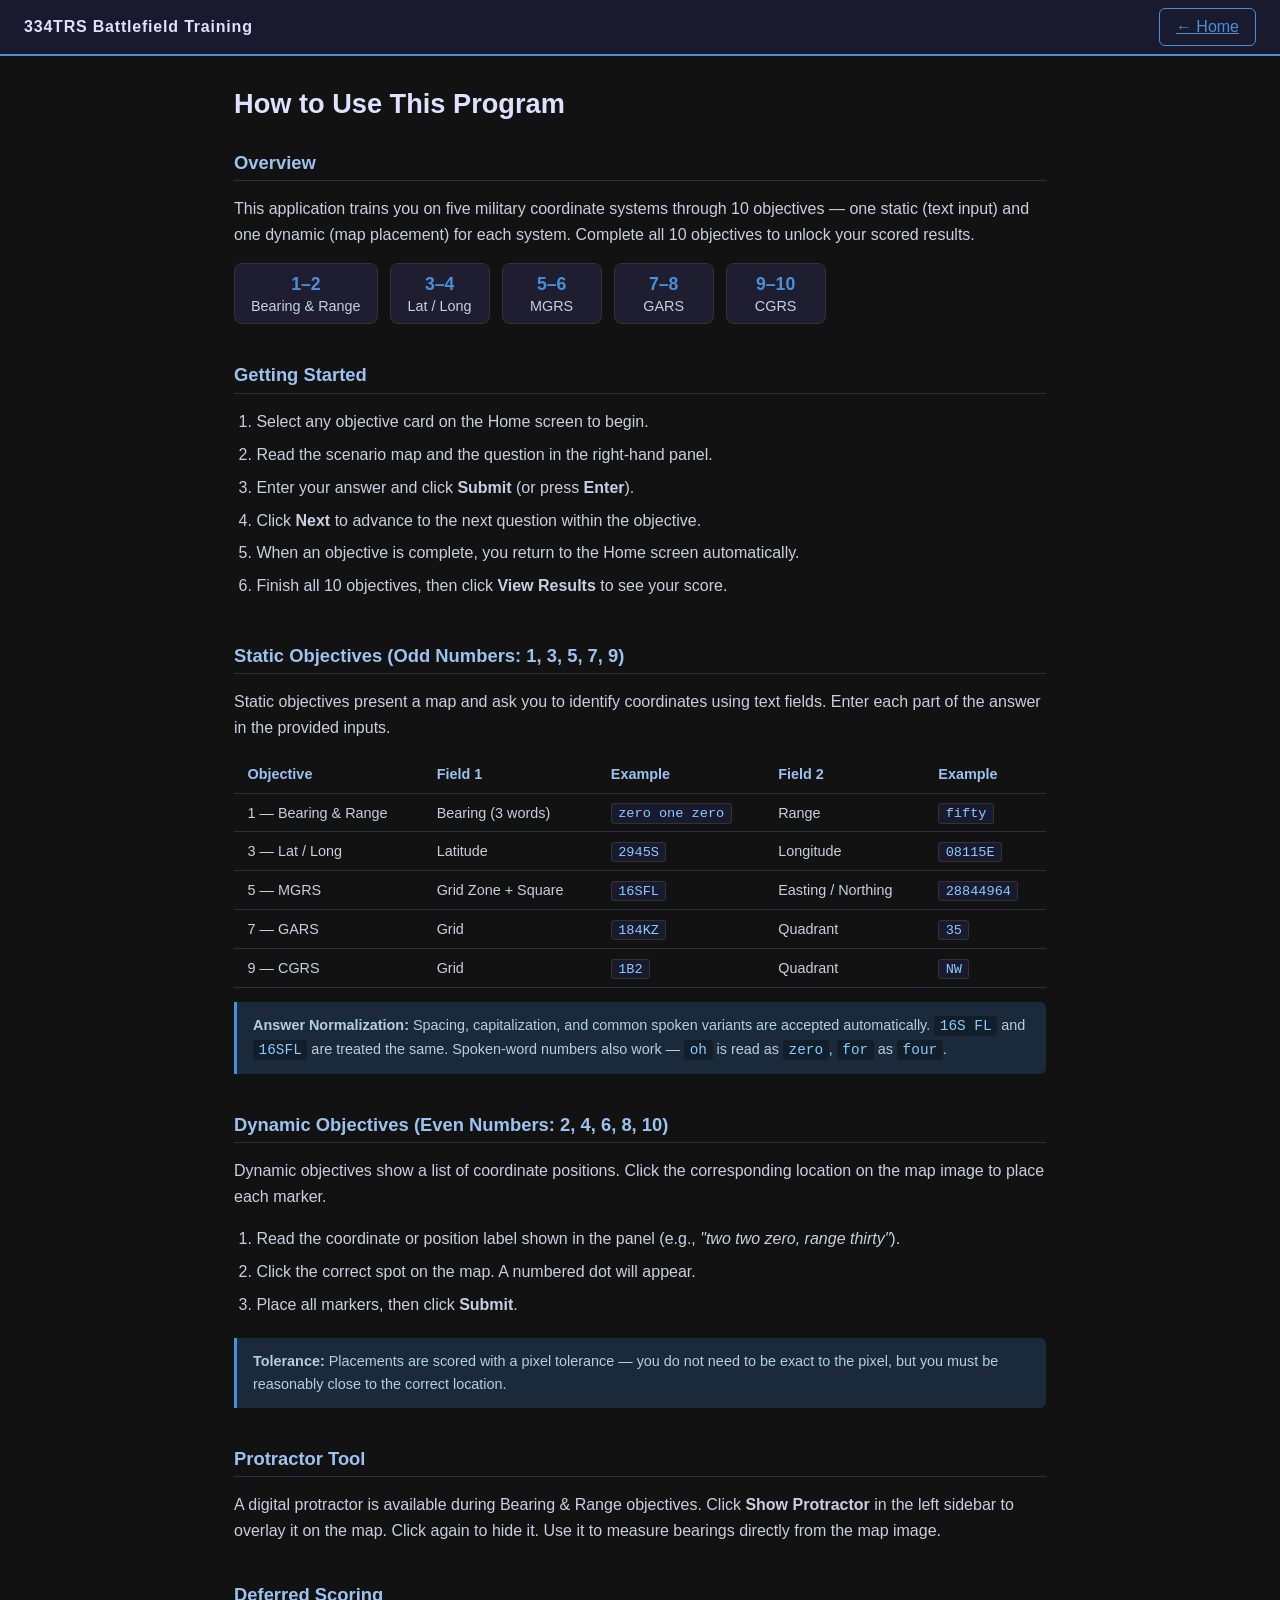
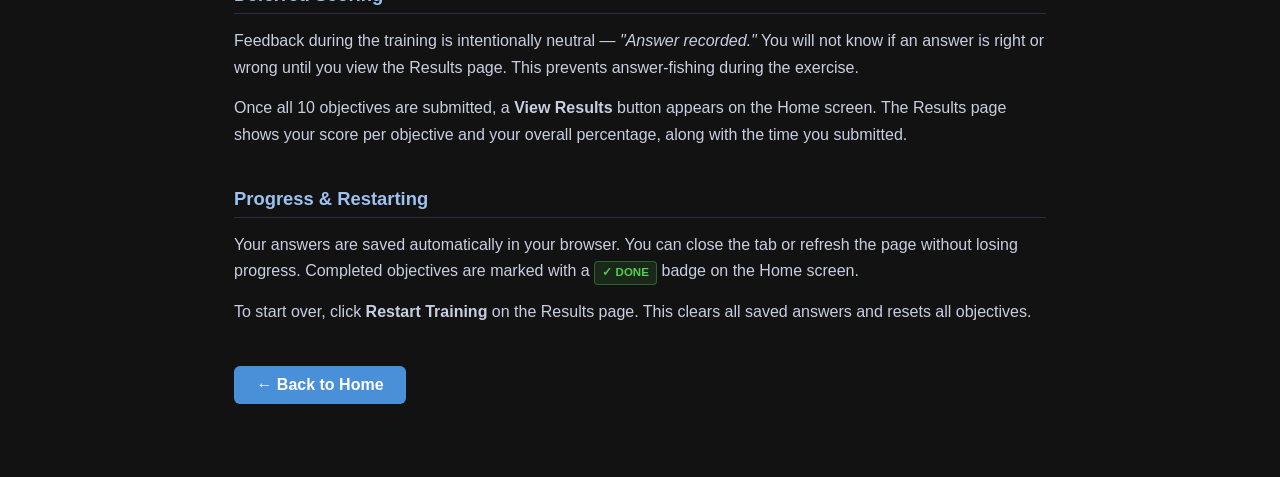
==== instructions.html @ 03d5d3ea "Add instructional page with link from home screen - New instructions.html covers program overview, s" ====
<!doctype html>
<html lang="en">
  <head>
    <meta charset="UTF-8" />
    <meta name="viewport" content="width=device-width, initial-scale=1.0" />
    <title>How to Use &mdash; 334TRS Battlefield Training</title>
    <link rel="stylesheet" href="styles.css" />
  </head>
  <body>
    <header class="app-header">
      <span class="header-title">334TRS Battlefield Training</span>
      <span class="header-obj-label"></span>
      <a href="index.html" class="btn-home">&#8592; Home</a>
    </header>

    <main class="info-container">
      <h1 class="info-title">How to Use This Program</h1>

      <!-- Overview -->
      <section class="info-section">
        <h2>Overview</h2>
        <p>
          This application trains you on five military coordinate systems
          through 10 objectives — one static (text input) and one dynamic (map
          placement) for each system. Complete all 10 objectives to unlock your
          scored results.
        </p>
        <div class="info-systems">
          <div class="info-system-card">
            <span class="info-system-num">1&ndash;2</span>
            <span>Bearing &amp; Range</span>
          </div>
          <div class="info-system-card">
            <span class="info-system-num">3&ndash;4</span>
            <span>Lat / Long</span>
          </div>
          <div class="info-system-card">
            <span class="info-system-num">5&ndash;6</span>
            <span>MGRS</span>
          </div>
          <div class="info-system-card">
            <span class="info-system-num">7&ndash;8</span>
            <span>GARS</span>
          </div>
          <div class="info-system-card">
            <span class="info-system-num">9&ndash;10</span>
            <span>CGRS</span>
          </div>
        </div>
      </section>

      <!-- Getting Started -->
      <section class="info-section">
        <h2>Getting Started</h2>
        <ol class="info-steps">
          <li>Select any objective card on the Home screen to begin.</li>
          <li>
            Read the scenario map and the question in the right-hand panel.
          </li>
          <li>
            Enter your answer and click <strong>Submit</strong> (or press
            <strong>Enter</strong>).
          </li>
          <li>
            Click <strong>Next</strong> to advance to the next question within
            the objective.
          </li>
          <li>
            When an objective is complete, you return to the Home screen
            automatically.
          </li>
          <li>
            Finish all 10 objectives, then click
            <strong>View Results</strong> to see your score.
          </li>
        </ol>
      </section>

      <!-- Static Objectives -->
      <section class="info-section">
        <h2>Static Objectives (Odd Numbers: 1, 3, 5, 7, 9)</h2>
        <p>
          Static objectives present a map and ask you to identify coordinates
          using text fields. Enter each part of the answer in the provided
          inputs.
        </p>
        <table class="info-table">
          <thead>
            <tr>
              <th>Objective</th>
              <th>Field 1</th>
              <th>Example</th>
              <th>Field 2</th>
              <th>Example</th>
            </tr>
          </thead>
          <tbody>
            <tr>
              <td>1 &mdash; Bearing &amp; Range</td>
              <td>Bearing (3 words)</td>
              <td><code>zero one zero</code></td>
              <td>Range</td>
              <td><code>fifty</code></td>
            </tr>
            <tr>
              <td>3 &mdash; Lat / Long</td>
              <td>Latitude</td>
              <td><code>2945S</code></td>
              <td>Longitude</td>
              <td><code>08115E</code></td>
            </tr>
            <tr>
              <td>5 &mdash; MGRS</td>
              <td>Grid Zone + Square</td>
              <td><code>16SFL</code></td>
              <td>Easting / Northing</td>
              <td><code>28844964</code></td>
            </tr>
            <tr>
              <td>7 &mdash; GARS</td>
              <td>Grid</td>
              <td><code>184KZ</code></td>
              <td>Quadrant</td>
              <td><code>35</code></td>
            </tr>
            <tr>
              <td>9 &mdash; CGRS</td>
              <td>Grid</td>
              <td><code>1B2</code></td>
              <td>Quadrant</td>
              <td><code>NW</code></td>
            </tr>
          </tbody>
        </table>
        <div class="info-tip">
          <strong>Answer Normalization:</strong> Spacing, capitalization, and
          common spoken variants are accepted automatically.
          <code>16S FL</code> and <code>16SFL</code> are treated the same.
          Spoken-word numbers also work &mdash; <code>oh</code> is read as
          <code>zero</code>, <code>for</code> as <code>four</code>.
        </div>
      </section>

      <!-- Dynamic Objectives -->
      <section class="info-section">
        <h2>Dynamic Objectives (Even Numbers: 2, 4, 6, 8, 10)</h2>
        <p>
          Dynamic objectives show a list of coordinate positions. Click the
          corresponding location on the map image to place each marker.
        </p>
        <ol class="info-steps">
          <li>
            Read the coordinate or position label shown in the panel (e.g.,
            <em>"two two zero, range thirty"</em>).
          </li>
          <li>
            Click the correct spot on the map. A numbered dot will appear.
          </li>
          <li>Place all markers, then click <strong>Submit</strong>.</li>
        </ol>
        <div class="info-tip">
          <strong>Tolerance:</strong> Placements are scored with a pixel
          tolerance — you do not need to be exact to the pixel, but you must be
          reasonably close to the correct location.
        </div>
      </section>

      <!-- Protractor Tool -->
      <section class="info-section">
        <h2>Protractor Tool</h2>
        <p>
          A digital protractor is available during Bearing &amp; Range
          objectives. Click <strong>Show Protractor</strong> in the left sidebar
          to overlay it on the map. Click again to hide it. Use it to measure
          bearings directly from the map image.
        </p>
      </section>

      <!-- Deferred Scoring -->
      <section class="info-section">
        <h2>Deferred Scoring</h2>
        <p>
          Feedback during the training is intentionally neutral &mdash;
          <em>"Answer recorded."</em> You will not know if an answer is right or
          wrong until you view the Results page. This prevents answer-fishing
          during the exercise.
        </p>
        <p>
          Once all 10 objectives are submitted, a
          <strong>View Results</strong> button appears on the Home screen. The
          Results page shows your score per objective and your overall
          percentage, along with the time you submitted.
        </p>
      </section>

      <!-- Progress & Restart -->
      <section class="info-section">
        <h2>Progress &amp; Restarting</h2>
        <p>
          Your answers are saved automatically in your browser. You can close
          the tab or refresh the page without losing progress. Completed
          objectives are marked with a
          <span class="info-badge">&#10003; DONE</span> badge on the Home
          screen.
        </p>
        <p>
          To start over, click <strong>Restart Training</strong> on the Results
          page. This clears all saved answers and resets all objectives.
        </p>
      </section>

      <div class="info-actions">
        <a href="index.html" class="btn-primary info-home-btn"
          >&#8592; Back to Home</a
        >
      </div>
    </main>
  </body>
</html>
---- styles.css ----
*,
*::before,
*::after {
  box-sizing: border-box;
  margin: 0;
  padding: 0;
}

body {
  font-family: Arial, sans-serif;
  background: #121212;
  color: #f1f1f1;
  min-height: 100vh;
}

button,
input,
textarea {
  font: inherit;
}

.app-header {
  position: sticky;
  top: 0;
  z-index: 100;
  display: flex;
  align-items: center;
  gap: 1rem;
  height: 56px;
  padding: 0 1.5rem;
  background: #1a1a2e;
  border-bottom: 2px solid #4a90d9;
}

.header-title {
  font-weight: 700;
  font-size: 1rem;
  letter-spacing: 0.05em;
  color: #e0e0ff;
  white-space: nowrap;
}

.header-obj-label {
  flex: 1;
  font-size: 0.9rem;
  color: #a0a0cc;
}

.view {
  display: block;
}
.hidden {
  display: none !important;
}

.landing-title {
  text-align: center;
  margin: 2rem 0 1.5rem;
  font-size: 1.7rem;
  color: #e0e0ff;
}

.card-grid {
  display: grid;
  grid-template-columns: repeat(auto-fit, minmax(220px, 1fr));
  gap: 1.5rem;
  padding: 0 2rem 2rem;
  max-width: 1200px;
  margin: 0 auto;
}

.obj-card {
  background: #1e1e30;
  border: 1px solid #333;
  border-radius: 10px;
  padding: 1.5rem;
  display: flex;
  flex-direction: column;
  gap: 0.85rem;
  transition:
    transform 0.15s,
    box-shadow 0.15s,
    border-color 0.15s;
}

.obj-card:hover {
  transform: translateY(-4px);
  box-shadow: 0 8px 24px rgba(74, 144, 217, 0.2);
}

.obj-card--completed {
  border-color: #2a6a2a;
  background: #1a2a1a;
}

.obj-card--completed:hover {
  box-shadow: 0 8px 24px rgba(85, 204, 85, 0.15);
}

.card-header-row {
  display: flex;
  align-items: center;
  justify-content: space-between;
  gap: 0.5rem;
}

.card-number {
  font-size: 2rem;
  font-weight: 700;
  color: #4a90d9;
}

.card-complete-badge {
  font-size: 0.72rem;
  font-weight: 700;
  color: #55cc55;
  background: rgba(85, 204, 85, 0.12);
  border: 1px solid rgba(85, 204, 85, 0.35);
  border-radius: 4px;
  padding: 0.2rem 0.5rem;
  white-space: nowrap;
}

.card-title {
  font-size: 1.1rem;
  color: #e0e0ff;
}

.card-desc {
  font-size: 0.9rem;
  color: #b3b3c9;
  flex: 1;
}

.btn-start--done {
  background: #2a5a2a;
  color: #88dd88;
}

.btn-start--done:hover {
  background: #336633;
}

.landing-progress-msg {
  font-size: 0.9rem;
  color: #8ca9d8;
  text-align: center;
  padding: 0.4rem 0;
}

.obj-layout {
  display: grid;
  grid-template-columns: 210px 3fr 640px;
  height: calc(100vh - 56px);
  overflow: hidden;
}

.sidebar {
  background: #1a1a2e;
  border-right: 1px solid #333;
  padding: 1rem;
  overflow-y: auto;
  display: flex;
  flex-direction: column;
  gap: 0.5rem;
}

.sidebar-heading {
  font-size: 0.72rem;
  text-transform: uppercase;
  letter-spacing: 0.1em;
  color: #777;
  margin-top: 0.25rem;
}

.sidebar-divider {
  border: none;
  border-top: 1px solid #2a2a3a;
  margin: 0.4rem 0;
}

.nav-list,
.progress-list {
  list-style: none;
  display: flex;
  flex-direction: column;
  gap: 0.25rem;
}

.nav-link,
.progress-item {
  display: block;
  width: 100%;
  padding: 0.45rem 0.55rem;
  background: #161624;
  border-radius: 4px;
  color: #ccc;
  text-decoration: none;
  font-size: 0.82rem;
}

.nav-link:hover {
  background: #2a2a4a;
  color: #fff;
}
.nav-link.active {
  background: #243a5a;
  color: #4a90d9;
  font-weight: 700;
}
.nav-link.completed::after {
  content: " ✓";
  color: #55cc55;
}

.progress-item.correct {
  color: #55cc55;
}
.progress-item.incorrect {
  color: #ee7777;
}
.progress-item.partial {
  color: #f2c14e;
}

.image-section {
  position: relative;
  background: #0d0d1a;
  display: flex;
  align-items: center;
  justify-content: center;
  overflow: hidden;
}

.scenario-img {
  max-width: 100%;
  max-height: 100%;
  object-fit: contain;
  display: block;
  pointer-events: none;
  user-select: none;
}

.protractor-tool {
  position: absolute;
  top: 80px;
  left: 80px;
  width: min(32vw, 380px);
  max-width: 380px;
  cursor: grab;
  user-select: none;
}

.qa-panel {
  border-left: 1px solid #333;
  background: #181824;
  padding: 1.2rem;
  overflow-y: auto;
  display: flex;
  flex-direction: column;
  gap: 1rem;
}

.question-counter {
  font-size: 0.85rem;
  color: #8ca9d8;
}

.question-text {
  font-size: 1rem;
  line-height: 1.5;
  color: #f3f3ff;
}

.question-form {
  display: flex;
  flex-direction: column;
  gap: 0.9rem;
}

.answer-input,
.multi-blank-input {
  width: 100%;
  padding: 0.75rem 0.9rem;
  border: 1px solid #3a3a50;
  border-radius: 6px;
  background: #0f1020;
  color: #f1f1f1;
}

.answer-input {
  min-height: 120px;
  resize: vertical;
}

.multi-blank-wrap {
  display: flex;
  flex-direction: column;
  gap: 0.7rem;
}

.multi-blank-row {
  display: grid;
  grid-template-columns: 78px 1fr 1fr;
  gap: 0.55rem;
  align-items: center;
  padding: 0.7rem;
  border: 1px solid #2f3248;
  border-radius: 8px;
  background: #111425;
}

.multi-blank-label {
  font-size: 0.88rem;
  color: #c8d8f0;
  font-weight: 700;
}

.spoken-row {
  grid-template-columns: 78px auto 1fr;
  align-items: end;
  gap: 1.2rem;
}

.field-stack {
  display: flex;
  flex-direction: column;
  gap: 0.6rem;
  min-width: 0;
}

.field-stack span {
  font-size: 1.3rem;
  color: #cfcfcf;
  font-weight: 600;
}

.spoken-bearing-group {
  display: flex;
  gap: 0.6rem;
  flex-wrap: nowrap;
}

.spoken-bearing-input {
  width: 7rem;
  min-width: 7rem;
  text-align: center;
}

.field-stack {
  display: flex;
  flex-direction: column;
  gap: 0.35rem;
}

.field-stack span {
  font-size: 0.75rem;
  color: #97a3bf;
}

.btn-home,
.btn-primary,
.btn-secondary,
.btn-start,
.btn-tool {
  padding: 0.55rem 1rem;
  border-radius: 6px;
  cursor: pointer;
  transition:
    background 0.2s,
    color 0.2s,
    border-color 0.2s;
}

.btn-home,
.btn-tool,
.btn-secondary {
  background: transparent;
  border: 1px solid #4a90d9;
  color: #4a90d9;
}

.btn-home:hover,
.btn-tool:hover,
.btn-secondary:hover {
  background: #4a90d9;
  color: #fff;
}

.btn-primary,
.btn-start {
  border: none;
  background: #4a90d9;
  color: #fff;
  font-weight: 700;
}

.btn-primary:hover,
.btn-start:hover {
  background: #357abd;
}

.btn-primary:disabled,
.btn-secondary:disabled,
.btn-home:disabled,
.btn-start:disabled,
.btn-tool:disabled {
  opacity: 0.5;
  cursor: not-allowed;
}

.feedback-block {
  border-radius: 8px;
  padding: 0.9rem;
  display: flex;
  flex-direction: column;
  gap: 0.8rem;
}

.feedback-block.correct {
  background: rgba(58, 156, 74, 0.18);
  border: 1px solid rgba(85, 204, 85, 0.5);
}

.feedback-block.incorrect {
  background: rgba(161, 63, 63, 0.18);
  border: 1px solid rgba(238, 119, 119, 0.5);
}

.feedback-text {
  font-size: 0.92rem;
  line-height: 1.5;
}

/* View Results button on landing */
.view-results-btn-area {
  display: flex;
  justify-content: center;
  margin: 0 0 1rem;
}

.btn-view-results {
  padding: 0.75rem 2.5rem;
  font-size: 1.1rem;
}

/* Neutral feedback (answer recorded, no correct/incorrect until results) */
.feedback-block.neutral {
  background: rgba(74, 144, 217, 0.12);
  border: 1px solid rgba(74, 144, 217, 0.4);
}

/* Progress submitted state */
.progress-item.submitted {
  color: #8ca9d8;
}

/* Coordinate-click layer — transparent overlay sized to image, dots positioned by fx/fy % */
.coord-dots-layer {
  position: absolute;
  pointer-events: none;
}

.coord-dots-layer .placed-dot-container {
  pointer-events: all;
}

.image-section.coord-mode {
  cursor: crosshair;
}

/* Calibration tooltip showing native pixel x/y on hover */
.img-coord-tip {
  position: absolute;
  background: rgba(0, 0, 0, 0.75);
  color: #e0e0ff;
  font-size: 0.7rem;
  padding: 2px 7px;
  border-radius: 3px;
  pointer-events: none;
  z-index: 50;
  white-space: nowrap;
}

/* Drop grid overlay — position/size set by positionDropGrid() in JS */
.drop-grid {
  position: absolute;
  display: grid;
  pointer-events: all;
}

.drop-cell {
  border: 1px solid rgba(74, 144, 217, 0.2);
  position: relative;
  cursor: crosshair;
  transition: background 0.1s;
}

.drop-cell:hover {
  background: rgba(74, 144, 217, 0.15);
}

/* Placed dot on the grid */
.placed-dot-container {
  position: absolute;
  top: 50%;
  left: 50%;
  transform: translate(-50%, -50%);
  pointer-events: all;
  cursor: pointer;
  z-index: 10;
}

.drag-dot-marker {
  width: 18px;
  height: 18px;
  border-radius: 50%;
  background: #0bd437;
  border: 2px solid #fff;
  box-shadow: 0 1px 4px rgba(0, 0, 0, 0.6);
}

.placed-marker {
  width: 24px;
  height: 24px;
}

.placed-dot-label {
  position: absolute;
  top: 50%;
  left: 50%;
  transform: translate(-50%, -50%);
  font-size: 0.8rem;
  font-weight: 800;
  color: #fff;
  text-shadow: 0 2px 2px rgba(0, 0, 0, 1);
  line-height: 1;
  pointer-events: none;
}

/* Dragable panel in QA area */
.dragable-panel {
  display: flex;
  flex-direction: column;
  gap: 0.75rem;
}

.dragable-instructions {
  font-size: 0.85rem;
  color: #8ca9d8;
  line-height: 1.4;
}

.dragable-coord-list {
  list-style: none;
  display: flex;
  flex-direction: column;
  gap: 0.3rem;
}

.dragable-coord-item {
  display: flex;
  gap: 0.5rem;
  font-size: 0.88rem;
  padding: 0.4rem 0.6rem;
  background: #111425;
  border: 1px solid #2f3248;
  border-radius: 6px;
}

.dragable-coord-num {
  color: #4a90d9;
  font-weight: 700;
  min-width: 1.2rem;
}

.dragable-coord-text {
  color: #e0e0ff;
}

.dragable-progress {
  font-size: 0.85rem;
  color: #97a3bf;
  text-align: right;
}

.dragable-dots {
  display: flex;
  flex-wrap: wrap;
  gap: 0.5rem;
}

.drag-dot {
  display: flex;
  flex-direction: column;
  align-items: center;
  gap: 3px;
  padding: 0.5rem 0.75rem;
  background: #111425;
  border: 2px solid #3a3a50;
  border-radius: 8px;
  cursor: pointer;
  transition:
    border-color 0.15s,
    background 0.15s;
  font-size: 0.8rem;
  color: #ccc;
  min-width: 52px;
}

.drag-dot:hover:not(.placed):not(.disabled-dot) {
  border-color: #4a90d9;
  background: #1a2540;
}

.drag-dot.selected {
  border-color: #f2c14e;
  background: #2a2010;
  color: #f2c14e;
}

.drag-dot.placed {
  opacity: 0.4;
  cursor: default;
}

.drag-dot.disabled-dot {
  opacity: 0.5;
  cursor: not-allowed;
  pointer-events: none;
}

.results-container {
  max-width: 900px;
  margin: 2rem auto;
  padding: 0 1rem 2rem;
}

.results-title {
  margin-bottom: 0.5rem;
  font-size: 1.7rem;
  color: #e0e0ff;
}

.results-meta {
  display: flex;
  justify-content: space-between;
  align-items: baseline;
  margin-bottom: 1.25rem;
  font-size: 0.9rem;
  color: #97a3bf;
}

.results-clock {
  font-variant-numeric: tabular-nums;
  font-size: 1.1rem;
  color: #c8d8f0;
}

.results-table {
  width: 100%;
  border-collapse: collapse;
  background: #1a1a2e;
  border: 1px solid #333;
}

.results-table th,
.results-table td {
  padding: 0.85rem;
  border-bottom: 1px solid #2d2d40;
  text-align: left;
}

.results-table th {
  color: #9cc2ef;
}

.results-overall td {
  border-top: 2px solid #4a90d9;
}

.results-table tr.row-miss-highlight td {
  background: rgba(200, 60, 60, 0.18);
  color: #ff9f9f;
}

.results-table tr.row-sub td {
  padding-left: 2rem;
  font-size: 0.92em;
  color: #b0b8c8;
  border-bottom: 1px solid #232336;
}

.results-table tr.row-sub.row-miss-highlight td {
  color: #ff9f9f;
}

.results-actions {
  display: flex;
  gap: 0.75rem;
  margin-top: 1rem;
}

/* --- Instructions page --- */

.info-container {
  max-width: 860px;
  margin: 2rem auto;
  padding: 0 1.5rem 3rem;
}

.info-title {
  font-size: 1.7rem;
  color: #e0e0ff;
  margin-bottom: 2rem;
}

.info-section {
  margin-bottom: 2.5rem;
  display: flex;
  flex-direction: column;
  gap: 0.9rem;
}

.info-section h2 {
  font-size: 1.15rem;
  color: #9cc2ef;
  border-bottom: 1px solid #2d2d40;
  padding-bottom: 0.4rem;
}

.info-section p {
  color: #c8cfe0;
  line-height: 1.65;
}

.info-steps {
  color: #c8cfe0;
  line-height: 1.8;
  padding-left: 1.4rem;
}

.info-steps li {
  margin-bottom: 0.25rem;
}

.info-systems {
  display: flex;
  flex-wrap: wrap;
  gap: 0.75rem;
}

.info-system-card {
  background: #1e1e30;
  border: 1px solid #333;
  border-radius: 8px;
  padding: 0.6rem 1rem;
  display: flex;
  flex-direction: column;
  align-items: center;
  gap: 0.2rem;
  min-width: 100px;
  font-size: 0.9rem;
  color: #c8cfe0;
}

.info-system-num {
  font-size: 1.1rem;
  font-weight: 700;
  color: #4a90d9;
}

.info-table {
  width: 100%;
  border-collapse: collapse;
  font-size: 0.9rem;
}

.info-table th,
.info-table td {
  padding: 0.65rem 0.85rem;
  border-bottom: 1px solid #2d2d40;
  text-align: left;
}

.info-table th {
  color: #9cc2ef;
}

.info-table td {
  color: #c8cfe0;
}

.info-table code {
  background: #1a1a2e;
  border: 1px solid #333;
  border-radius: 3px;
  padding: 0.1rem 0.4rem;
  font-size: 0.85rem;
  color: #88ccff;
}

.info-tip {
  background: #1a2a3a;
  border-left: 3px solid #4a90d9;
  border-radius: 0 6px 6px 0;
  padding: 0.75rem 1rem;
  font-size: 0.9rem;
  color: #b8cde0;
  line-height: 1.6;
}

.info-tip code {
  background: #121e2a;
  border-radius: 3px;
  padding: 0.1rem 0.35rem;
  color: #88ccff;
}

.info-badge {
  display: inline-block;
  font-size: 0.72rem;
  font-weight: 700;
  color: #55cc55;
  background: rgba(85, 204, 85, 0.12);
  border: 1px solid rgba(85, 204, 85, 0.35);
  border-radius: 4px;
  padding: 0.1rem 0.45rem;
}

.info-actions {
  margin-top: 2rem;
}

.info-home-btn {
  display: inline-block;
  text-decoration: none;
  padding: 0.65rem 1.4rem;
}

/* Instructions link on landing */
.landing-info-link {
  display: flex;
  justify-content: center;
  margin-bottom: 0.75rem;
}

@media (max-width: 1100px) {
  .obj-layout {
    grid-template-columns: 200px 1fr;
  }

  .qa-panel {
    grid-column: 1 / -1;
    border-left: none;
    border-top: 1px solid #333;
  }
}

@media (max-width: 700px) {
  .app-header {
    padding: 0 1rem;
    gap: 0.6rem;
  }

  .header-title {
    font-size: 0.9rem;
  }

  .obj-layout {
    display: block;
    height: auto;
  }

  .sidebar,
  .image-section,
  .qa-panel {
    height: auto;
  }

  .image-section {
    min-height: 40vh;
  }

  .multi-blank-row {
    grid-template-columns: 1fr;
  }

  .spoken-row {
    flex-direction: column;
    align-items: stretch;
  }

  .spoken-bearing-group {
    flex-wrap: wrap;
  }

  .spoken-bearing-input {
    width: 100%;
    min-width: 0;
  }

  .spoken-row .multi-blank-input[data-field="range-text"] {
    min-width: 0;
    width: 100%;
  }
}
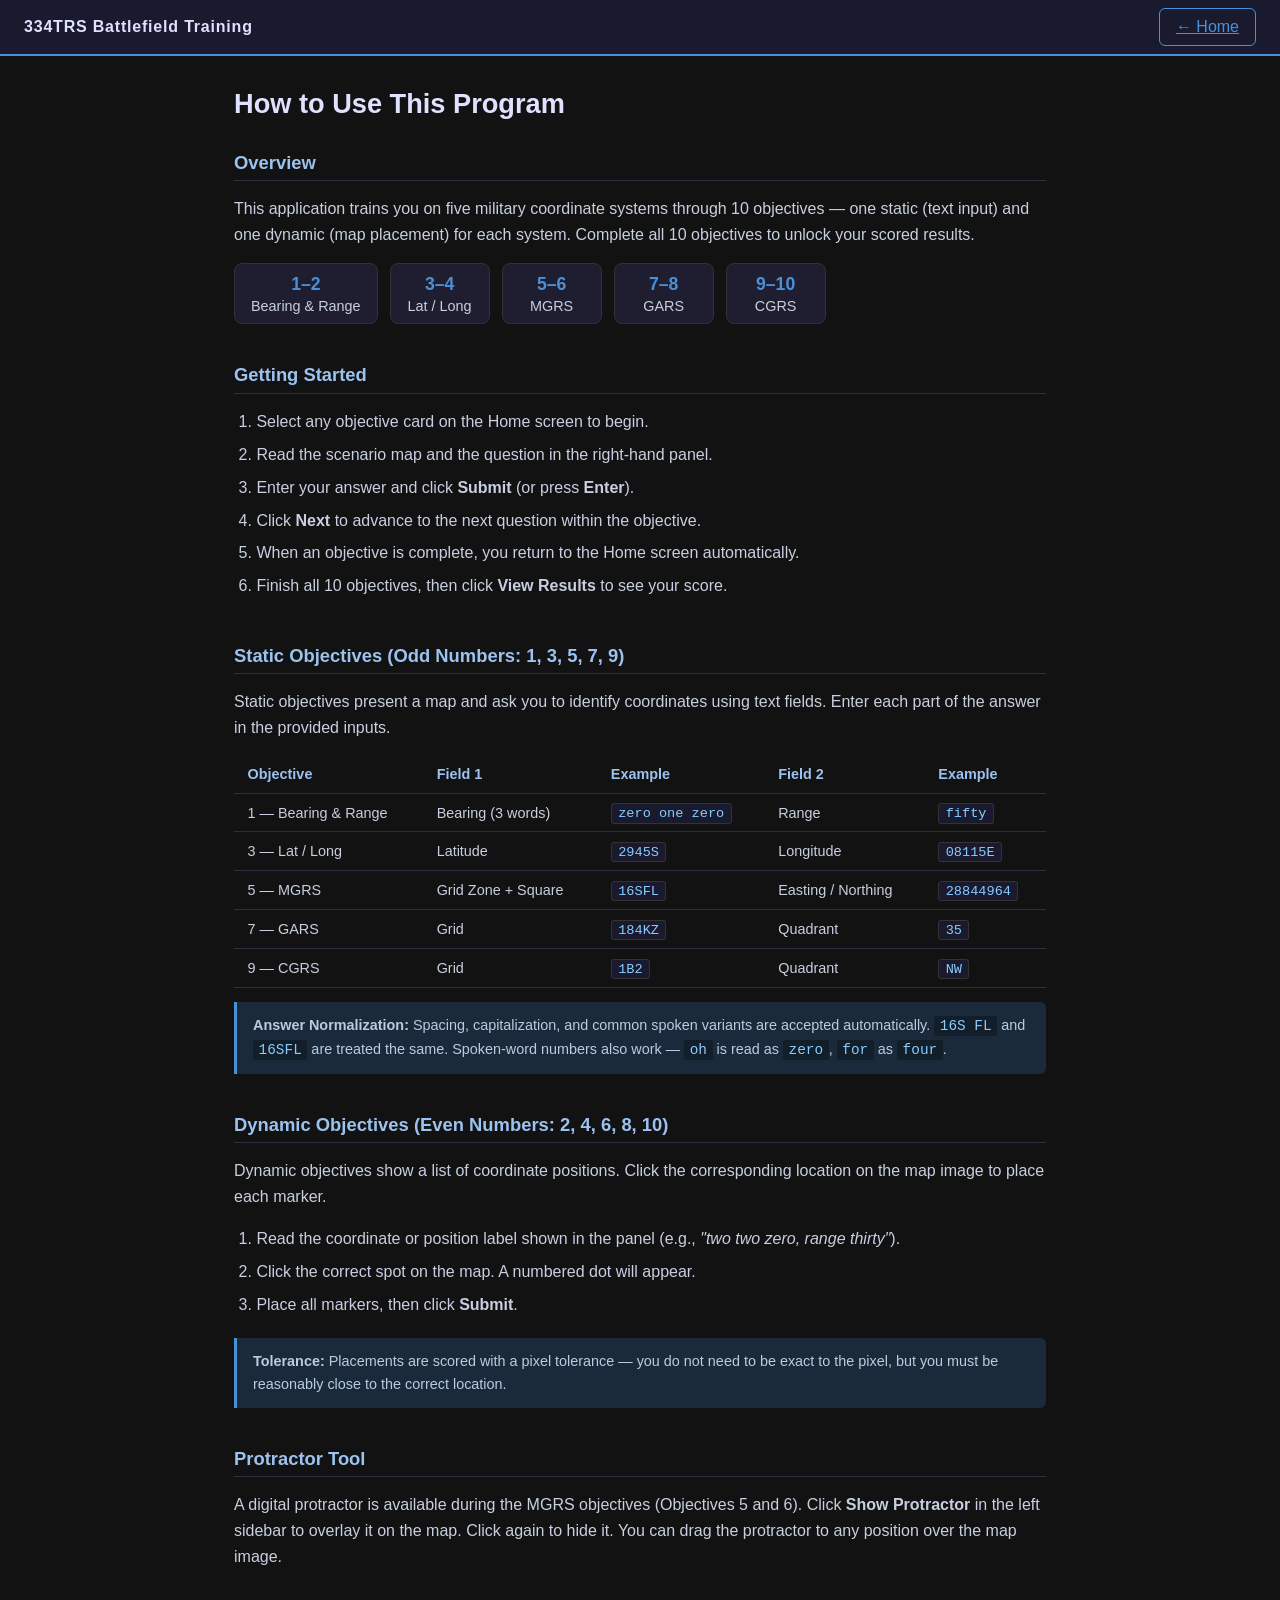
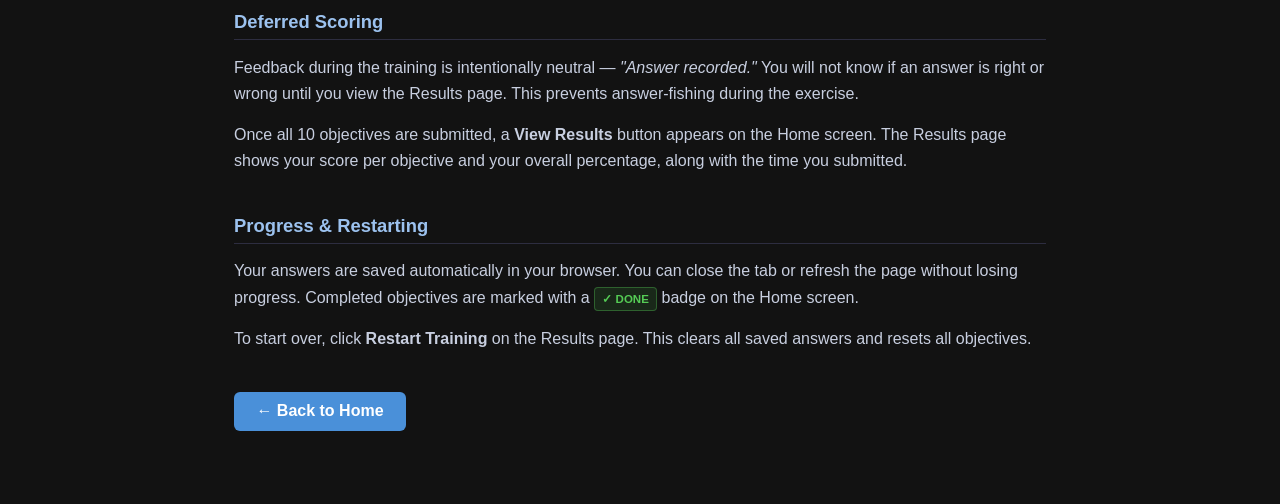
==== commit c029482f: "Restrict protractor tool to MGRS objectives (5 and 6) The Show Protractor button is now hidden when " ====
--- a/instructions.html
+++ b/instructions.html
@@ -169,10 +169,10 @@
       <section class="info-section">
         <h2>Protractor Tool</h2>
         <p>
-          A digital protractor is available during Bearing &amp; Range
-          objectives. Click <strong>Show Protractor</strong> in the left sidebar
-          to overlay it on the map. Click again to hide it. Use it to measure
-          bearings directly from the map image.
+          A digital protractor is available during the MGRS objectives
+          (Objectives 5 and 6). Click <strong>Show Protractor</strong> in the
+          left sidebar to overlay it on the map. Click again to hide it. You can
+          drag the protractor to any position over the map image.
         </p>
       </section>
 
